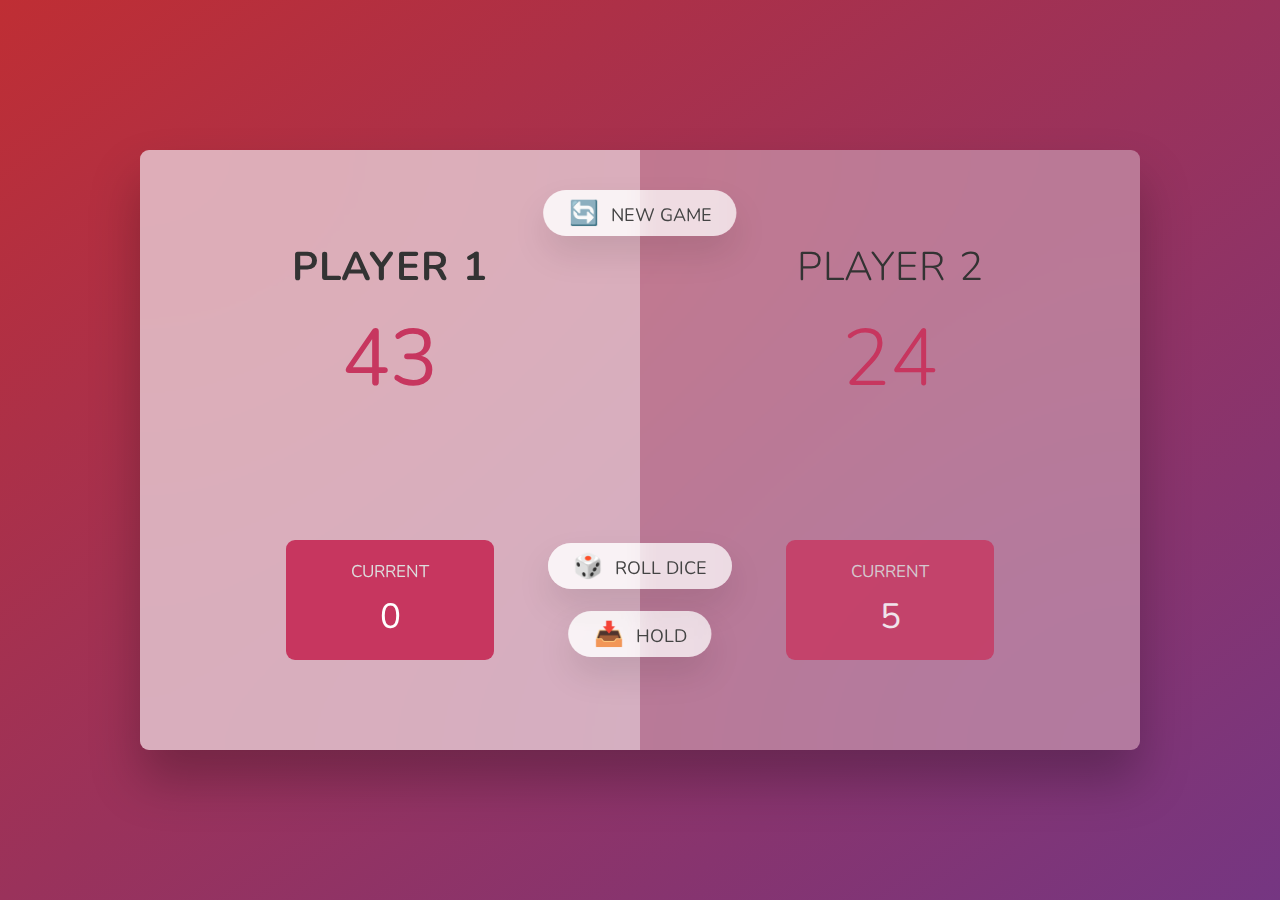
==== index.html @ 1415a5f4 "DOM manipulation" ====
<!DOCTYPE html>
<html lang="en">
  <head>
    <meta charset="UTF-8" />
    <meta name="viewport" content="width=device-width, initial-scale=1.0" />
    <meta http-equiv="X-UA-Compatible" content="ie=edge" />
    <link rel="stylesheet" href="style.css" />
    <title>Pig Game</title>
  </head>
  <body>
    <main>
      <section class="player player--0 player--active">
        <h2 class="name" id="name--0">Player 1</h2>
        <p class="score" id="score--0">43</p>
        <div class="current">
          <p class="current-label">Current</p>
          <p class="current-score" id="current--0">0</p>
        </div>
      </section>
      <section class="player player--1">
        <h2 class="name" id="name--1">Player 2</h2>
        <p class="score" id="score--1">24</p>
        <div class="current">
          <p class="current-label">Current</p>
          <p class="current-score" id="current--1">0</p>
        </div>
      </section>

      <img src="dice-5.png" alt="Playing dice" class="dice" />
      <button class="btn btn--new">🔄 New game</button>
      <button class="btn btn--roll">🎲 Roll dice</button>
      <button class="btn btn--hold">📥 Hold</button>
    </main>
    <script src="script.js"></script>
  </body>
</html>
---- style.css ----
@import url('https://fonts.googleapis.com/css2?family=Nunito&display=swap');

* {
  margin: 0;
  padding: 0;
  box-sizing: inherit;
}

html {
  font-size: 62.5%;
  box-sizing: border-box;
}

body {
  font-family: 'Nunito', sans-serif;
  font-weight: 400;
  height: 100vh;
  color: #333;
  background-image: linear-gradient(to top left, #753682 0%, #bf2e34 100%);
  display: flex;
  align-items: center;
  justify-content: center;
}

/* LAYOUT */
main {
  position: relative;
  width: 100rem;
  height: 60rem;
  background-color: rgba(255, 255, 255, 0.35);
  backdrop-filter: blur(200px);
  filter: blur();
  box-shadow: 0 3rem 5rem rgba(0, 0, 0, 0.25);
  border-radius: 9px;
  overflow: hidden;
  display: flex;
}

.player {
  flex: 50%;
  padding: 9rem;
  display: flex;
  flex-direction: column;
  align-items: center;
  transition: all 0.75s;
}

/* ELEMENTS */
.name {
  position: relative;
  font-size: 4rem;
  text-transform: uppercase;
  letter-spacing: 1px;
  word-spacing: 2px;
  font-weight: 300;
  margin-bottom: 1rem;
}

.score {
  font-size: 8rem;
  font-weight: 300;
  color: #c7365f;
  margin-bottom: auto;
}

.player--active {
  background-color: rgba(255, 255, 255, 0.4);
}
.player--active .name {
  font-weight: 700;
}
.player--active .score {
  font-weight: 400;
}

.player--active .current {
  opacity: 1;
}

.current {
  background-color: #c7365f;
  opacity: 0.8;
  border-radius: 9px;
  color: #fff;
  width: 65%;
  padding: 2rem;
  text-align: center;
  transition: all 0.75s;
}

.current-label {
  text-transform: uppercase;
  margin-bottom: 1rem;
  font-size: 1.7rem;
  color: #ddd;
}

.current-score {
  font-size: 3.5rem;
}

/* ABSOLUTE POSITIONED ELEMENTS */
.btn {
  position: absolute;
  left: 50%;
  transform: translateX(-50%);
  color: #444;
  background: none;
  border: none;
  font-family: inherit;
  font-size: 1.8rem;
  text-transform: uppercase;
  cursor: pointer;
  font-weight: 400;
  transition: all 0.2s;

  background-color: white;
  background-color: rgba(255, 255, 255, 0.6);
  backdrop-filter: blur(10px);

  padding: 0.7rem 2.5rem;
  border-radius: 50rem;
  box-shadow: 0 1.75rem 3.5rem rgba(0, 0, 0, 0.1);
}

.btn::first-letter {
  font-size: 2.4rem;
  display: inline-block;
  margin-right: 0.7rem;
}

.btn--new {
  top: 4rem;
}
.btn--roll {
  top: 39.3rem;
}
.btn--hold {
  top: 46.1rem;
}

.btn:active {
  transform: translate(-50%, 3px);
  box-shadow: 0 1rem 2rem rgba(0, 0, 0, 0.15);
}

.btn:focus {
  outline: none;
}

.dice {
  position: absolute;
  left: 50%;
  top: 16.5rem;
  transform: translateX(-50%);
  height: 10rem;
  box-shadow: 0 2rem 5rem rgba(0, 0, 0, 0.2);
}

.player--winner {
  background-color: #2f2f2f;
}

.player--winner .name {
  font-weight: 700;
  color: #c7365f;
}

.hidden {
  display: none;
}
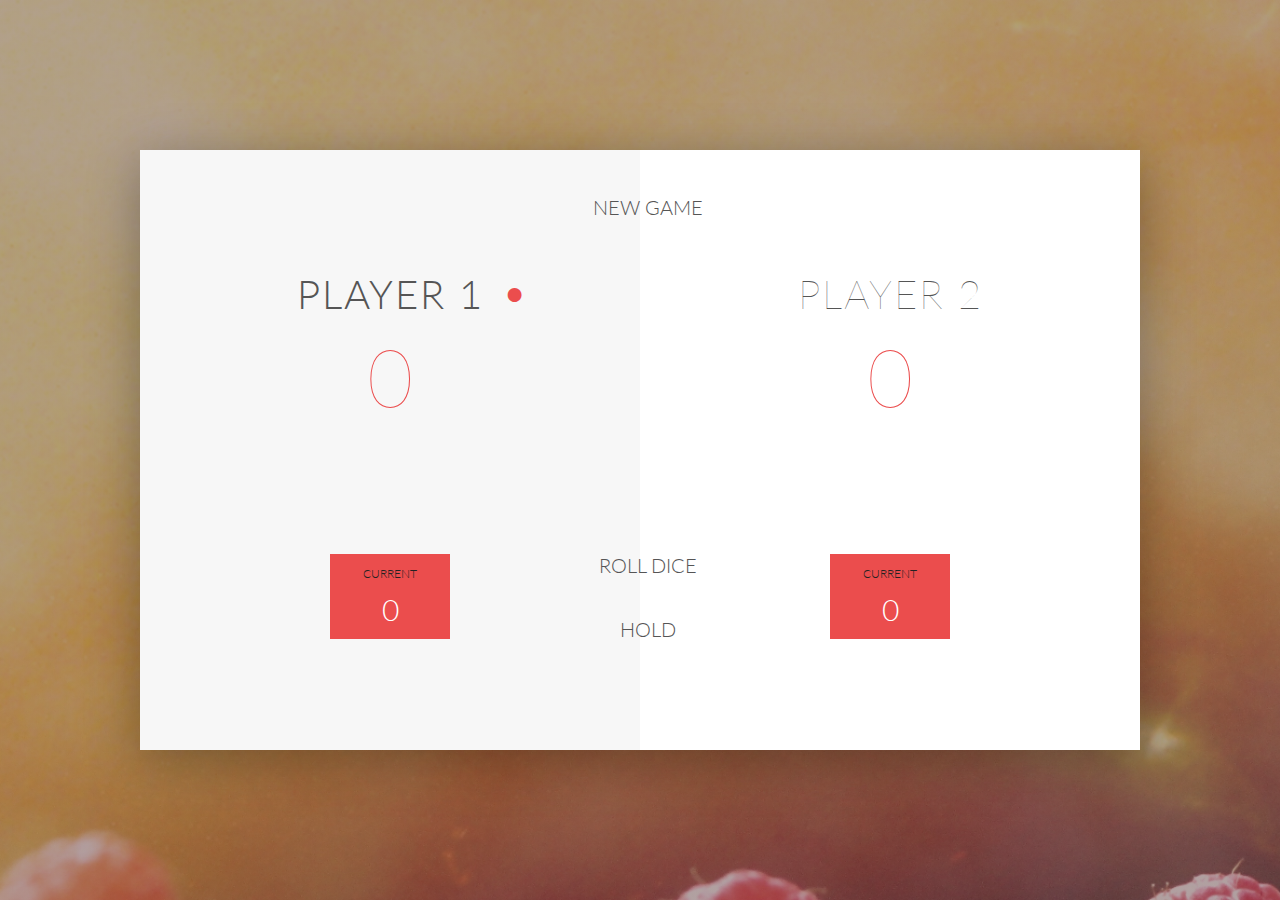
==== commit 7f725685: "new html and css files" ====
--- a/index.html
+++ b/index.html
@@ -1,36 +1,41 @@
 <!DOCTYPE html>
 <html lang="en">
-  <head>
-    <meta charset="UTF-8" />
-    <meta name="viewport" content="width=device-width, initial-scale=1.0" />
-    <meta http-equiv="X-UA-Compatible" content="ie=edge" />
-    <link rel="stylesheet" href="style.css" />
-    <title>Pig Game</title>
-  </head>
-  <body>
-    <main>
-      <section class="player player--0 player--active">
-        <h2 class="name" id="name--0">Player 1</h2>
-        <p class="score" id="score--0">43</p>
-        <div class="current">
-          <p class="current-label">Current</p>
-          <p class="current-score" id="current--0">0</p>
+    <head>
+        <meta charset="UTF-8">
+        <link href="https://fonts.googleapis.com/css?family=Lato:100,300,600" rel="stylesheet" type="text/css">
+        <link href="http://code.ionicframework.com/ionicons/2.0.1/css/ionicons.min.css" rel="stylesheet" type="text/css">
+        <link type="text/css" rel="stylesheet" href="style.css">
+        
+        <title>Pig Game</title>
+    </head>
+
+    <body>
+        <div class="wrapper clearfix">
+            <div class="player-0-panel active">
+                <div class="player-name" id="name-0">Player 1</div>
+                <div class="player-score" id="score-0">43</div>
+                <div class="player-current-box">
+                    <div class="player-current-label">Current</div>
+                    <div class="player-current-score" id="current-0">11</div>
+                </div>
+            </div>
+            
+            <div class="player-1-panel">
+                <div class="player-name" id="name-1">Player 2</div>
+                <div class="player-score" id="score-1">72</div>
+                <div class="player-current-box">
+                    <div class="player-current-label">Current</div>
+                    <div class="player-current-score" id="current-1">0</div>
+                </div>
+            </div>
+            
+            <button class="btn-new"><i class="ion-ios-plus-outline"></i>New game</button>
+            <button class="btn-roll"><i class="ion-ios-loop"></i>Roll dice</button>
+            <button class="btn-hold"><i class="ion-ios-download-outline"></i>Hold</button>
+            
+            <img src="dice-5.png" alt="Dice" class="dice">
         </div>
-      </section>
-      <section class="player player--1">
-        <h2 class="name" id="name--1">Player 2</h2>
-        <p class="score" id="score--1">24</p>
-        <div class="current">
-          <p class="current-label">Current</p>
-          <p class="current-score" id="current--1">0</p>
-        </div>
-      </section>
-
-      <img src="dice-5.png" alt="Playing dice" class="dice" />
-      <button class="btn btn--new">🔄 New game</button>
-      <button class="btn btn--roll">🎲 Roll dice</button>
-      <button class="btn btn--hold">📥 Hold</button>
-    </main>
-    <script src="script.js"></script>
-  </body>
+        
+        <script src="script.js"></script>
+    </body>
 </html>--- a/style.css
+++ b/style.css
@@ -1,171 +1,150 @@
-@import url('https://fonts.googleapis.com/css2?family=Nunito&display=swap');
-
 * {
-  margin: 0;
-  padding: 0;
-  box-sizing: inherit;
+    margin: 0;
+    padding: 0;
+    box-sizing: border-box;
+    
 }
 
-html {
-  font-size: 62.5%;
-  box-sizing: border-box;
+.clearfix::after {
+    content: "";
+    display: table;
+    clear: both;
 }
 
 body {
-  font-family: 'Nunito', sans-serif;
-  font-weight: 400;
-  height: 100vh;
-  color: #333;
-  background-image: linear-gradient(to top left, #753682 0%, #bf2e34 100%);
-  display: flex;
-  align-items: center;
-  justify-content: center;
+    background-image: linear-gradient(rgba(62, 20, 20, 0.4), rgba(62, 20, 20, 0.4)), url(back.jpg);
+    background-size: cover;
+    background-position: center;
+    font-family: Lato;
+    font-weight: 300;
+    position: relative;
+    height: 100vh;
+    color: #555;
 }
 
-/* LAYOUT */
-main {
-  position: relative;
-  width: 100rem;
-  height: 60rem;
-  background-color: rgba(255, 255, 255, 0.35);
-  backdrop-filter: blur(200px);
-  filter: blur();
-  box-shadow: 0 3rem 5rem rgba(0, 0, 0, 0.25);
-  border-radius: 9px;
-  overflow: hidden;
-  display: flex;
+.wrapper {
+    width: 1000px;
+    position: absolute;
+    top: 50%;
+    left: 50%;
+    transform: translate(-50%, -50%);
+    background-color: #fff;
+    box-shadow: 0px 10px 50px rgba(0, 0, 0, 0.3);
+    overflow: hidden;
 }
 
-.player {
-  flex: 50%;
-  padding: 9rem;
-  display: flex;
-  flex-direction: column;
-  align-items: center;
-  transition: all 0.75s;
+.player-0-panel,
+.player-1-panel {
+    width: 50%;
+    float: left;
+    height: 600px;
+    padding: 100px;
 }
 
-/* ELEMENTS */
-.name {
-  position: relative;
-  font-size: 4rem;
-  text-transform: uppercase;
-  letter-spacing: 1px;
-  word-spacing: 2px;
-  font-weight: 300;
-  margin-bottom: 1rem;
+
+
+/**********************************************
+*** PLAYERS
+**********************************************/
+
+.player-name {
+    font-size: 40px;
+    text-align: center;
+    text-transform: uppercase;
+    letter-spacing: 2px;
+    font-weight: 100;
+    margin-top: 20px;
+    margin-bottom: 10px;
+    position: relative;
 }
 
-.score {
-  font-size: 8rem;
-  font-weight: 300;
-  color: #c7365f;
-  margin-bottom: auto;
+.player-score {
+    text-align: center;
+    font-size: 80px;
+    font-weight: 100;
+    color: #EB4D4D;
+    margin-bottom: 130px;
 }
 
-.player--active {
-  background-color: rgba(255, 255, 255, 0.4);
-}
-.player--active .name {
-  font-weight: 700;
-}
-.player--active .score {
-  font-weight: 400;
+.active { background-color: #f7f7f7; }
+.active .player-name { font-weight: 300; }
+
+.active .player-name::after {
+    content: "\2022";
+    font-size: 47px;
+    position: absolute;
+    color: #EB4D4D;
+    top: -7px;
+    right: 10px;
+    
 }
 
-.player--active .current {
-  opacity: 1;
+.player-current-box {
+    background-color: #EB4D4D;
+    color: #fff;
+    width: 40%;
+    margin: 0 auto;
+    padding: 12px;
+    text-align: center;
 }
 
-.current {
-  background-color: #c7365f;
-  opacity: 0.8;
-  border-radius: 9px;
-  color: #fff;
-  width: 65%;
-  padding: 2rem;
-  text-align: center;
-  transition: all 0.75s;
+.player-current-label {
+    text-transform: uppercase;
+    margin-bottom: 10px;
+    font-size: 12px;
+    color: #222;
 }
 
-.current-label {
-  text-transform: uppercase;
-  margin-bottom: 1rem;
-  font-size: 1.7rem;
-  color: #ddd;
+.player-current-score {
+    font-size: 30px;
 }
 
-.current-score {
-  font-size: 3.5rem;
+button {
+    position: absolute;
+    width: 200px;
+    left: 50%;
+    transform: translateX(-50%);
+    color: #555;
+    background: none;
+    border: none;
+    font-family: Lato;
+    font-size: 20px;
+    text-transform: uppercase;
+    cursor: pointer;
+    font-weight: 300;
+    transition: background-color 0.3s, color 0.3s;
 }
 
-/* ABSOLUTE POSITIONED ELEMENTS */
-.btn {
-  position: absolute;
-  left: 50%;
-  transform: translateX(-50%);
-  color: #444;
-  background: none;
-  border: none;
-  font-family: inherit;
-  font-size: 1.8rem;
-  text-transform: uppercase;
-  cursor: pointer;
-  font-weight: 400;
-  transition: all 0.2s;
+button:hover { font-weight: 600; }
+button:hover i { margin-right: 20px; }
 
-  background-color: white;
-  background-color: rgba(255, 255, 255, 0.6);
-  backdrop-filter: blur(10px);
-
-  padding: 0.7rem 2.5rem;
-  border-radius: 50rem;
-  box-shadow: 0 1.75rem 3.5rem rgba(0, 0, 0, 0.1);
+button:focus {
+    outline: none;
 }
 
-.btn::first-letter {
-  font-size: 2.4rem;
-  display: inline-block;
-  margin-right: 0.7rem;
+i {
+    color: #EB4D4D;
+    display: inline-block;
+    margin-right: 15px;
+    font-size: 32px;
+    line-height: 1;
+    vertical-align: text-top;
+    margin-top: -4px;
+    transition: margin 0.3s;
 }
 
-.btn--new {
-  top: 4rem;
-}
-.btn--roll {
-  top: 39.3rem;
-}
-.btn--hold {
-  top: 46.1rem;
+.btn-new { top: 45px;}
+.btn-roll { top: 403px;}
+.btn-hold { top: 467px;}
+
+.dice {
+    position: absolute;
+    left: 50%;
+    top: 178px;
+    transform: translateX(-50%);
+    height: 100px;
+    box-shadow: 0px 10px 60px rgba(0, 0, 0, 0.10);
 }
 
-.btn:active {
-  transform: translate(-50%, 3px);
-  box-shadow: 0 1rem 2rem rgba(0, 0, 0, 0.15);
-}
-
-.btn:focus {
-  outline: none;
-}
-
-.dice {
-  position: absolute;
-  left: 50%;
-  top: 16.5rem;
-  transform: translateX(-50%);
-  height: 10rem;
-  box-shadow: 0 2rem 5rem rgba(0, 0, 0, 0.2);
-}
-
-.player--winner {
-  background-color: #2f2f2f;
-}
-
-.player--winner .name {
-  font-weight: 700;
-  color: #c7365f;
-}
-
-.hidden {
-  display: none;
-}+.winner { background-color: #f7f7f7; }
+.winner .player-name { font-weight: 300; color: #EB4D4D; }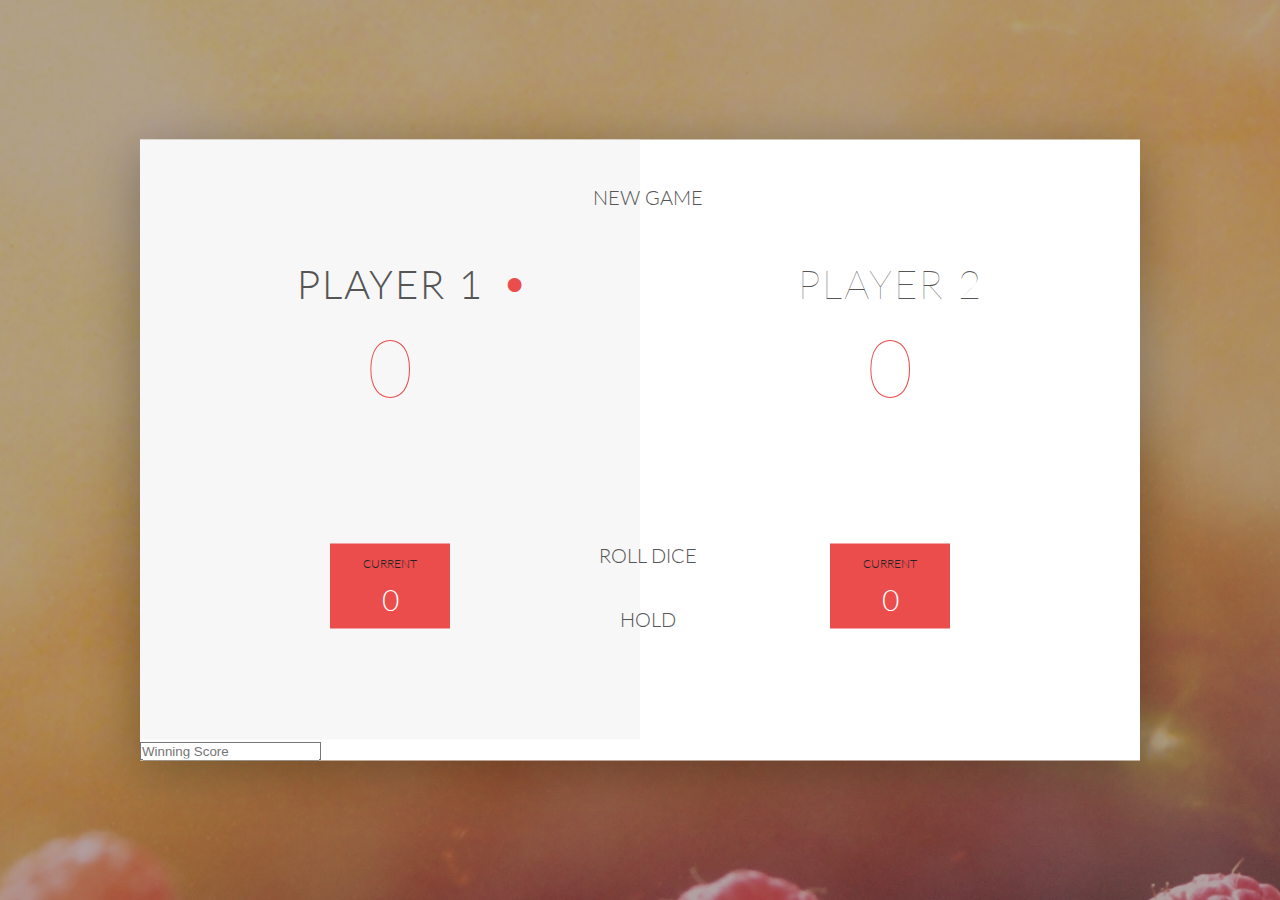
==== commit 30bffd1c: "adding input field failed" ====
--- a/index.html
+++ b/index.html
@@ -32,6 +32,7 @@
             <button class="btn-new"><i class="ion-ios-plus-outline"></i>New game</button>
             <button class="btn-roll"><i class="ion-ios-loop"></i>Roll dice</button>
             <button class="btn-hold"><i class="ion-ios-download-outline"></i>Hold</button>
+            <input class="btn-winScore" type="number" placeholder="Winning Score">
             
             <img src="dice-5.png" alt="Dice" class="dice">
         </div>
--- a/style.css
+++ b/style.css
@@ -136,6 +136,7 @@
 .btn-new { top: 45px;}
 .btn-roll { top: 403px;}
 .btn-hold { top: 467px;}
+.btn-winScore{ top: 480px;}
 
 .dice {
     position: absolute;
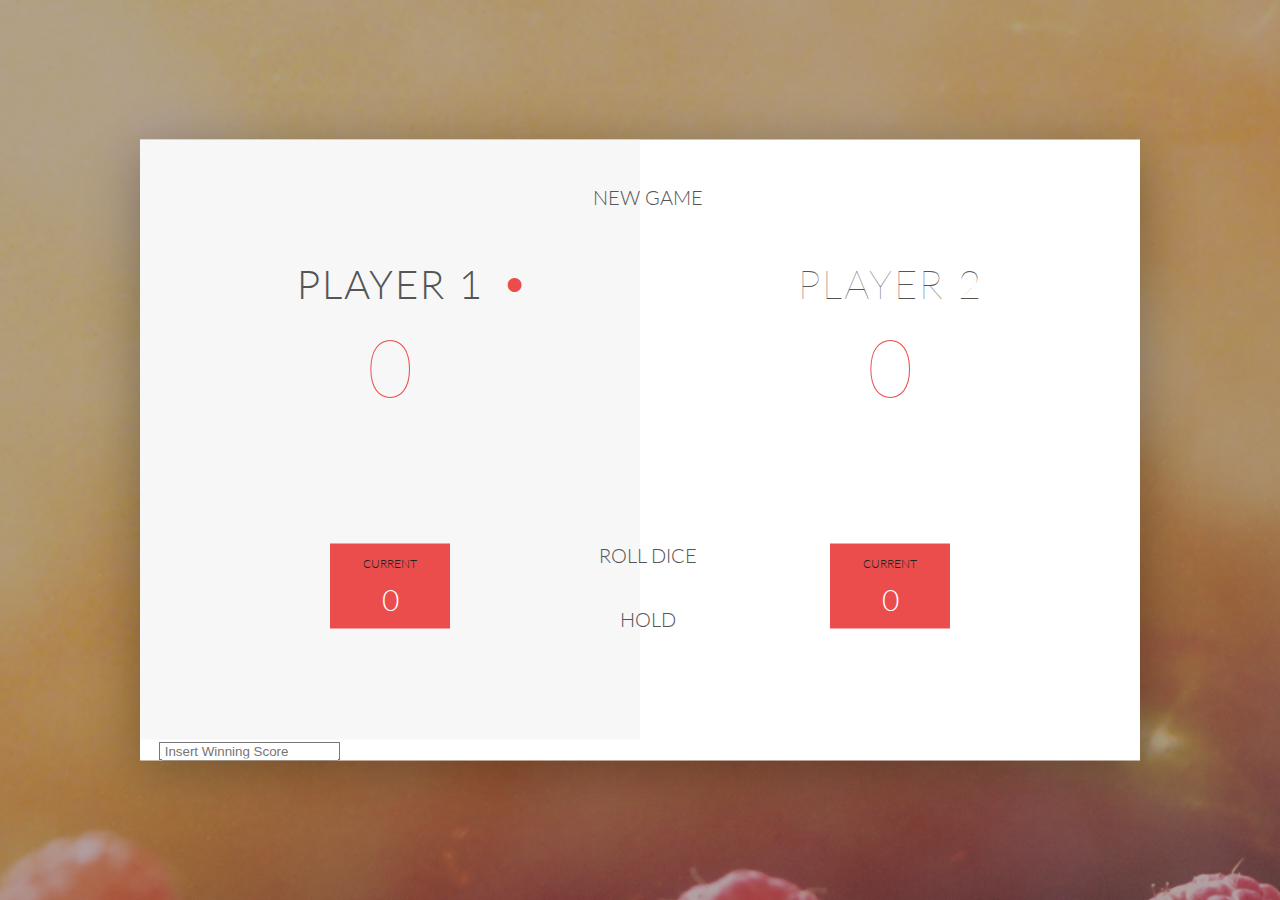
==== commit d4dc5e99: "input field modified" ====
--- a/index.html
+++ b/index.html
@@ -32,7 +32,7 @@
             <button class="btn-new"><i class="ion-ios-plus-outline"></i>New game</button>
             <button class="btn-roll"><i class="ion-ios-loop"></i>Roll dice</button>
             <button class="btn-hold"><i class="ion-ios-download-outline"></i>Hold</button>
-            <input class="btn-winScore" type="number" placeholder="Winning Score">
+            <i class="ion-ios-plus-outline"></i> <input class="btn-winScore" type="number" placeholder=" Insert Winning Score"> </input>
             
             <img src="dice-5.png" alt="Dice" class="dice">
         </div>
--- a/style.css
+++ b/style.css
@@ -136,7 +136,8 @@
 .btn-new { top: 45px;}
 .btn-roll { top: 403px;}
 .btn-hold { top: 467px;}
-.btn-winScore{ top: 480px;}
+.btn-winScore{ top: 100px;}
+
 
 .dice {
     position: absolute;
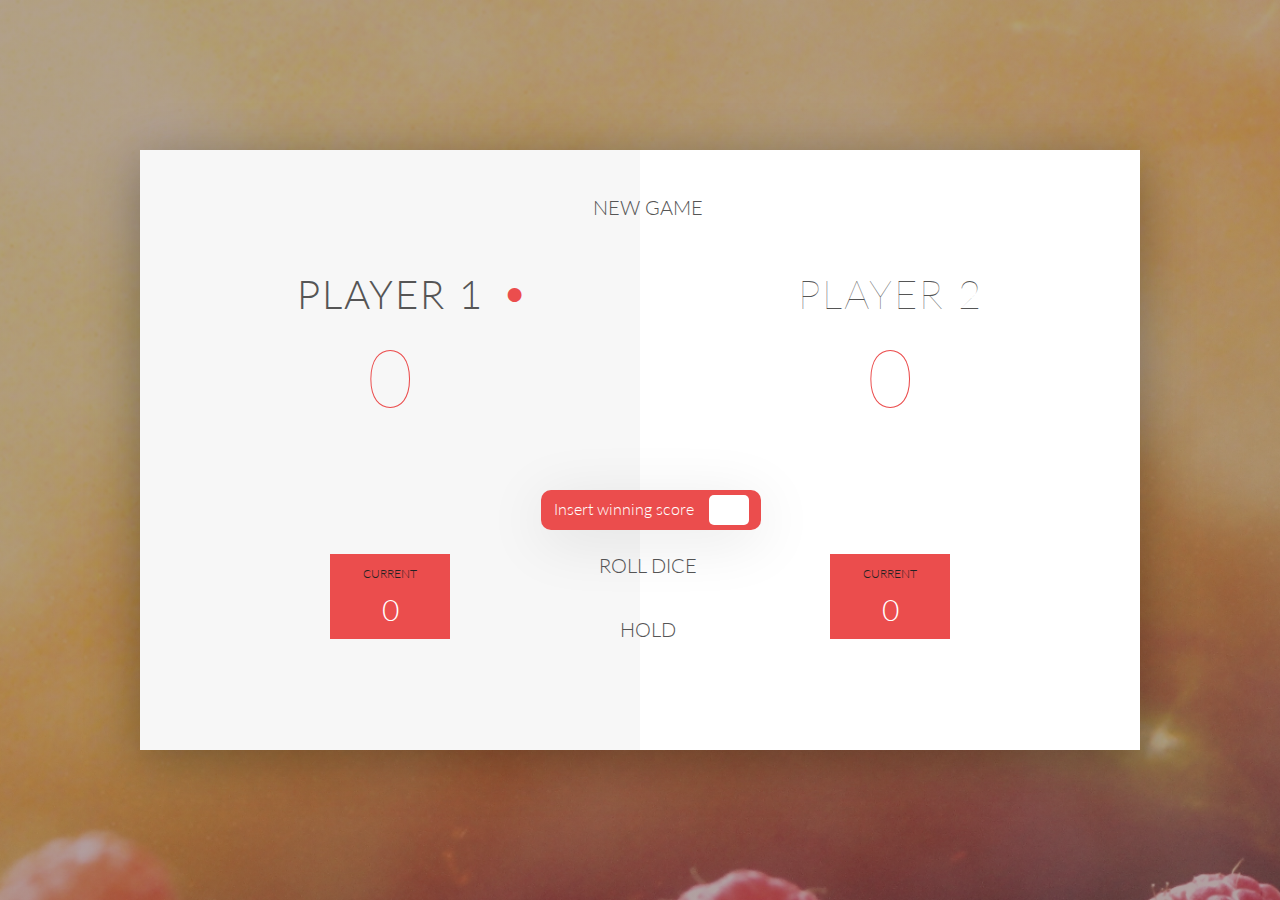
==== commit 64b6b349: "inputfield not completed" ====
--- a/index.html
+++ b/index.html
@@ -32,9 +32,12 @@
             <button class="btn-new"><i class="ion-ios-plus-outline"></i>New game</button>
             <button class="btn-roll"><i class="ion-ios-loop"></i>Roll dice</button>
             <button class="btn-hold"><i class="ion-ios-download-outline"></i>Hold</button>
-            <i class="ion-ios-plus-outline"></i> <input class="btn-winScore" type="number" placeholder=" Insert Winning Score"> </input>
             
             <img src="dice-5.png" alt="Dice" class="dice">
+            <div class="win-score ">
+                <p class="insertw">Insert winning score</p>
+                <input class="btn-winScore" type="number" placeholder="">
+            </div>
         </div>
         
         <script src="script.js"></script>
--- a/style.css
+++ b/style.css
@@ -117,10 +117,16 @@
 
 button:hover { font-weight: 600; }
 button:hover i { margin-right: 20px; }
+p :hover{
+    text-decoration: underline;
+    font-weight: bold;
+    cursor: pointer;
+}
 
 button:focus {
     outline: none;
 }
+input:hover { font-weight: 600;}
 
 i {
     color: #EB4D4D;
@@ -149,4 +155,36 @@
 }
 
 .winner { background-color: #f7f7f7; }
-.winner .player-name { font-weight: 300; color: #EB4D4D; }+.winner .player-name { font-weight: 300; color: #EB4D4D; }
+
+.win-score{
+    display: flex;
+    position: absolute;
+    flex-direction: row;
+    justify-content: center;
+    border-radius: 10px ;
+    left: 50%;
+    top: 340px;
+    transform: translateX(-45%);
+    background-color: #EB4D4D ;
+    width: 220px;
+    height: 40px;
+    align-items: stretch;
+    padding: 5px;
+    box-shadow:  0px 10px 60px rgba(0, 0, 0, 0.10) ;
+}
+.win-score input{
+    width: 40px;
+    border: none;
+    border-radius: 5px;
+    background-color:none;
+    color: rgb(88, 87, 87);
+    text-align: center;   
+}
+.win-score p{
+    color: #fff;
+    text-decoration: wavy;
+    padding-right: 15px;
+    padding-bottom: 3px;
+    align-self: center;
+}
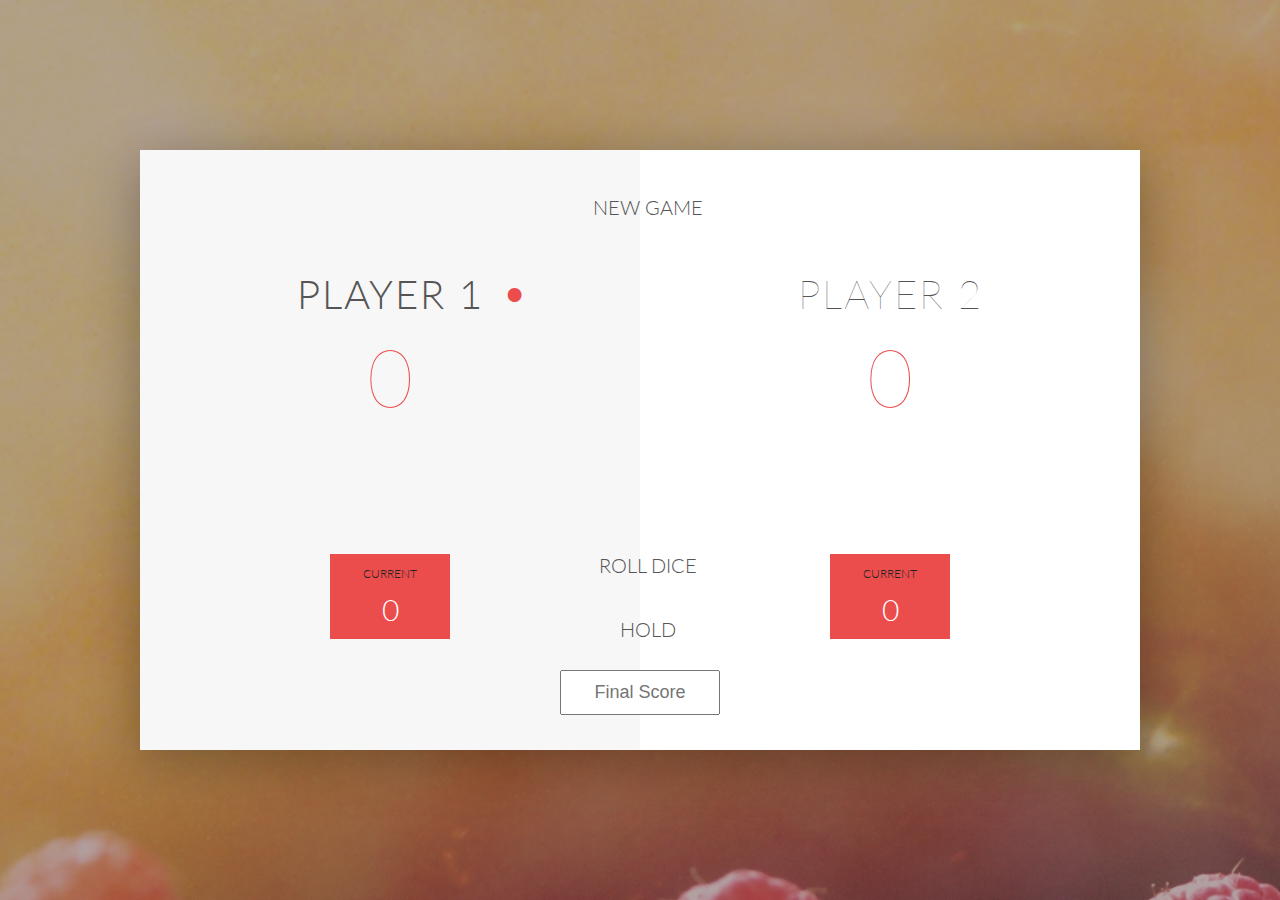
==== commit 9e3116ca: "final score added" ====
--- a/index.html
+++ b/index.html
@@ -32,12 +32,9 @@
             <button class="btn-new"><i class="ion-ios-plus-outline"></i>New game</button>
             <button class="btn-roll"><i class="ion-ios-loop"></i>Roll dice</button>
             <button class="btn-hold"><i class="ion-ios-download-outline"></i>Hold</button>
+            <input type="text" placeholder="Final Score" class="final-score">
+            <img src="dice-5.png" alt="Dice" class="dice">
             
-            <img src="dice-5.png" alt="Dice" class="dice">
-            <div class="win-score ">
-                <p class="insertw">Insert winning score</p>
-                <input class="btn-winScore" type="number" placeholder="">
-            </div>
         </div>
         
         <script src="script.js"></script>
--- a/style.css
+++ b/style.css
@@ -117,16 +117,18 @@
 
 button:hover { font-weight: 600; }
 button:hover i { margin-right: 20px; }
-p :hover{
-    text-decoration: underline;
-    font-weight: bold;
-    cursor: pointer;
-}
+
 
 button:focus {
     outline: none;
 }
-input:hover { font-weight: 600;}
+input:hover { 
+    font-weight: bold ;
+    cursor: pointer;
+}
+.final-score :focus{
+    outline: none;
+}
 
 i {
     color: #EB4D4D;
@@ -157,14 +159,30 @@
 .winner { background-color: #f7f7f7; }
 .winner .player-name { font-weight: 300; color: #EB4D4D; }
 
+
+.final-score{
+    position: absolute;
+    left: 50%;
+    transform: translateX(-50%);
+    top: 520px;
+    color: #555;
+    text-align: center;
+    font: lato;
+    font-size: 18px;
+    padding: 10px;
+    width: 160px;
+   
+}
+
+
+/*
 .win-score{
     display: flex;
     position: absolute;
     flex-direction: row;
     justify-content: center;
     border-radius: 10px ;
-    left: 50%;
-    top: 340px;
+    
     transform: translateX(-45%);
     background-color: #EB4D4D ;
     width: 220px;
@@ -173,6 +191,7 @@
     padding: 5px;
     box-shadow:  0px 10px 60px rgba(0, 0, 0, 0.10) ;
 }
+
 .win-score input{
     width: 40px;
     border: none;
@@ -188,3 +207,4 @@
     padding-bottom: 3px;
     align-self: center;
 }
+*/
